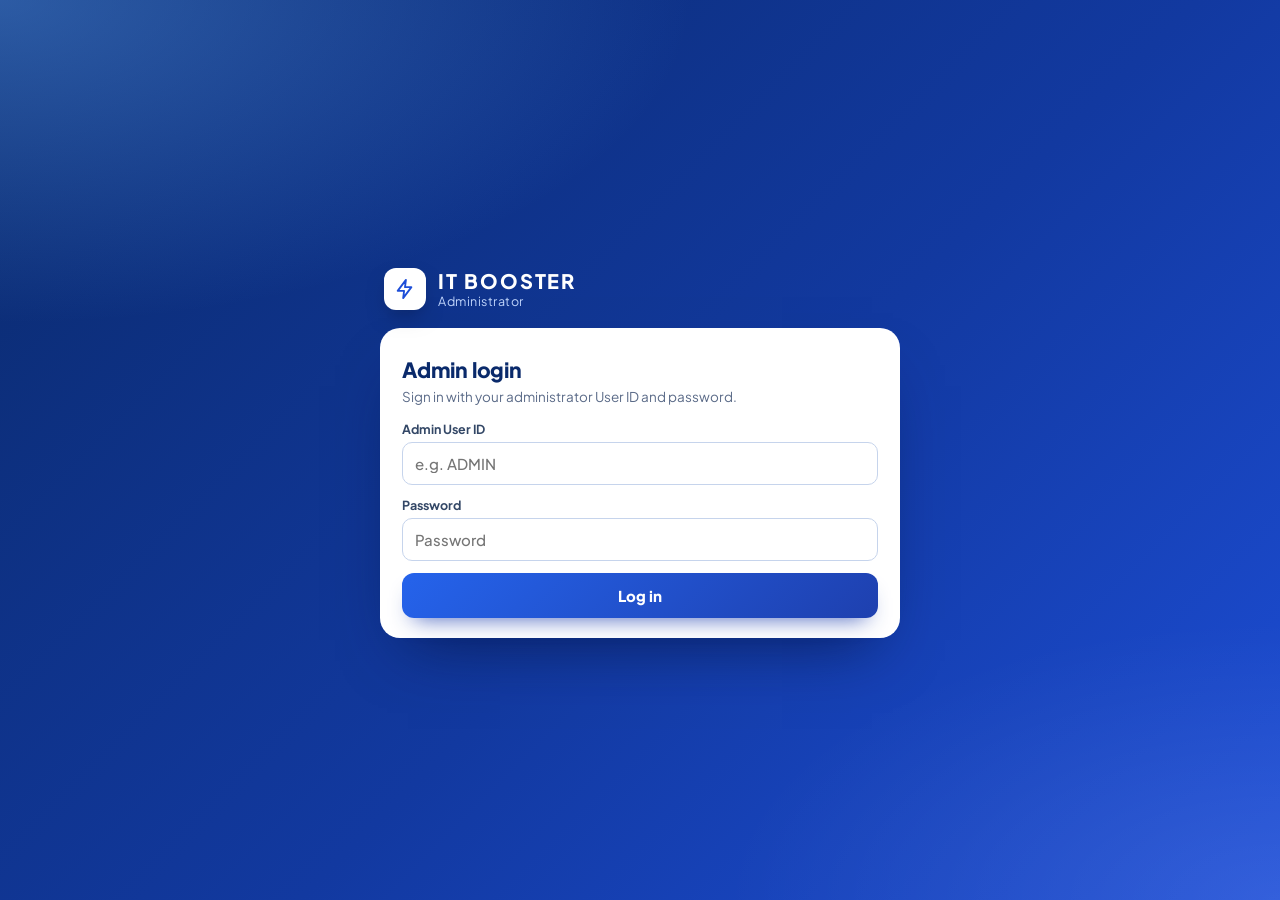
==== admin.html @ bc37720e "Add files via upload" ====
<!DOCTYPE html>
<html lang="en">
<head>
<meta charset="utf-8">
<meta name="viewport" content="width=device-width, initial-scale=1, viewport-fit=cover">
<meta name="robots" content="noindex,nofollow">
<meta name="theme-color" content="#0A2A6B">
<title>IT BOOSTER · Admin</title>
<link rel="preconnect" href="https://fonts.googleapis.com">
<link rel="preconnect" href="https://fonts.gstatic.com" crossorigin>
<link rel="stylesheet" href="https://fonts.googleapis.com/css2?family=Plus+Jakarta+Sans:wght@400;500;600;700;800&display=swap">
<link rel="stylesheet" href="auth.css?v=3">
</head>
<body id="itbAdminPage" class="adm">

<section id="admLogin" class="adm-login">
  <div class="ag-wrap">
    <div class="ag-brand"><span class="ag-logo"><svg viewBox="0 0 24 24" width="22" height="22" fill="none" stroke="currentColor" stroke-width="2" stroke-linecap="round" stroke-linejoin="round"><path d="M13 2 4 14h7l-1 8 9-12h-7z"/></svg></span><div><b>IT BOOSTER</b><small>Administrator</small></div></div>
    <form class="ag-card" id="admForm" novalidate>
      <h2>Admin login</h2><p class="ag-sub">Sign in with your administrator User ID and password.</p>
      <label>Admin User ID<input id="admEmail" type="text" autocomplete="username" autocapitalize="characters" spellcheck="false" placeholder="e.g. ADMIN"></label>
      <label>Password<input id="admPw" type="password" autocomplete="current-password" placeholder="Password"></label>
      <div id="admLoginMsg" class="ag-msg hidden"></div>
      <button class="ag-primary" id="admLoginBtn" type="submit">Log in</button>
    </form>
  </div>
</section>

<div id="admApp" class="hidden">
  <header class="adm-top">
    <div class="adm-brand"><span class="ag-logo"><svg viewBox="0 0 24 24" width="18" height="18" fill="none" stroke="currentColor" stroke-width="2" stroke-linecap="round" stroke-linejoin="round"><path d="M13 2 4 14h7l-1 8 9-12h-7z"/></svg></span><b>IT BOOSTER</b><span class="adm-pill">Admin</span></div>
    <nav class="adm-tabs" id="admTabs">
      <button data-t="apps" class="on">Applications <i id="bdApps" class="adm-badge hidden"></i></button>
      <button data-t="users">Users</button>
      <button data-t="memo">Memo dashboard</button>
      <button data-t="ctrl">App control</button>
    </nav>
    <div class="adm-right"><span id="admWho" class="adm-who"></span><button type="button" id="admOut" class="adm-btn">Log out</button></div>
  </header>

  <main class="adm-main">
    <div id="admMsg" class="ag-msg hidden"></div>

    <section id="tab-apps">
      <div class="adm-kpis" id="kpiApps"></div>
      <div class="adm-bar"><div class="adm-seg" id="appFilter"><button data-f="pending" class="on">Pending</button><button data-f="approved">Approved</button><button data-f="rejected">Rejected</button><button data-f="all">All</button></div>
        <input id="appSearch" class="adm-search" placeholder="Search town, SAP code, name…"><button type="button" class="adm-btn" id="admRefresh">↻ Refresh</button></div>
      <div id="appList"></div>
    </section>

    <section id="tab-users" class="hidden">
      <div class="adm-kpis" id="kpiUsers"></div>
      <div class="adm-bar"><div class="adm-seg" id="userFilter"><button data-f="all" class="on">All</button><button data-f="active">Active</button><button data-f="suspended">Suspended</button></div>
        <input id="userSearch" class="adm-search" placeholder="Search ID, town, name…"></div>
      <div id="userList"></div>
    </section>

    <section id="tab-memo" class="hidden">
      <div class="adm-bar">
        <label class="adm-lbl">From<input type="date" id="mFrom" class="adm-search" style="max-width:160px"></label>
        <label class="adm-lbl">To<input type="date" id="mTo" class="adm-search" style="max-width:160px"></label>
        <div class="adm-seg" id="mQuick"><button data-d="7">7 days</button><button data-d="30" class="on">30 days</button><button data-d="90">90 days</button></div>
        <button class="adm-btn" id="mLoad" type="button">Load</button><button class="adm-btn" id="mCsv" type="button">Export CSV</button>
      </div>
      <p class="sub">Memos processed and skipped by all users, per day (Bangladesh time).</p>
      <div class="adm-kpis" id="kpiMemo"></div>
      <h3 class="adm-h">Day by day</h3><div id="memoDays"></div>
      <h3 class="adm-h" style="margin-top:20px">By user</h3><div id="memoUsers"></div>
    </section>

    <section id="tab-ctrl" class="hidden">
      <div class="adm-card">
        <h3>App control</h3>
        <p class="ag-sub">These switches apply to every user immediately.</p>
        <label class="adm-sw"><input type="checkbox" id="cEnabled"><span><b>App is ON</b><small>Turn off for maintenance. Users are blocked from logging in and from reading data.</small></span></label>
        <label class="adm-sw"><input type="checkbox" id="cReg"><span><b>Registrations open</b><small>When off, nobody can submit a new application.</small></span></label>
        <label class="adm-f">Maintenance message<input id="cMsg" placeholder="Shown when the app is OFF"></label>
        <label class="adm-f">Announcement banner<input id="cAnn" placeholder="Shown to logged-in users (leave empty for none)"></label>
        <button class="ag-primary adm-save" id="cSave" type="button">Save changes</button>
        <div id="cMsgOut" class="ag-msg hidden"></div>
      </div>
    </section>
  </main>
</div>

<script src="config.js?v=20261019b"></script>
<script src="auth.js?v=5"></script>
<script src="admin.js?v=2"></script>
</body>
</html>
---- auth.css ----
/* =============================================================================
 *  IT BOOSTER — login / register screen + admin panel  (blue & white)
 * ============================================================================= */
.hidden{display:none!important}
/* ---- locked state: only the login screen is visible ---- */
body.itb-locked{overflow:hidden}
body.itb-locked>*:not(#itbGate){display:none!important}
body.itb-restoring #itbGate{opacity:0;pointer-events:none}

#itbGate,.adm-login{position:fixed;inset:0;z-index:2000;overflow:auto;display:flex;justify-content:center;align-items:flex-start;
  background:radial-gradient(90% 60% at 0% 0%,rgba(96,165,250,.40),transparent 60%),radial-gradient(70% 50% at 100% 100%,rgba(255,255,255,.10),transparent 62%),linear-gradient(135deg,#0A2A6B 0%,#1239A0 55%,#1D4ED8 100%);
  font-family:'Plus Jakarta Sans',system-ui,-apple-system,'Segoe UI',Roboto,sans-serif;padding:max(24px,env(safe-area-inset-top)) 16px max(24px,env(safe-area-inset-bottom))}
.adm-login{z-index:1}
.ag-wrap{width:100%;max-width:520px;margin:auto}
.ag-brand{display:flex;align-items:center;gap:12px;color:#fff;margin:6px 4px 18px}
.ag-brand b{display:block;font-size:20px;font-weight:800;letter-spacing:.09em}
.ag-brand small{display:block;color:#BFD4FB;font-size:12.5px;letter-spacing:.04em}
.ag-logo{width:42px;height:42px;border-radius:12px;background:#fff;color:#1D4ED8;display:inline-flex;align-items:center;justify-content:center;box-shadow:0 10px 24px -10px rgba(0,0,0,.5);flex:none}
.ag-card{background:#fff;border-radius:20px;padding:22px 22px 20px;box-shadow:0 30px 60px -28px rgba(5,20,70,.75);color:#0F1F3D}
.ag-card h2{margin:6px 0 4px;font-size:21px;font-weight:800;color:#0A2A6B;letter-spacing:-.01em}
.ag-sub{margin:0 0 14px;color:#5B6B88;font-size:13.5px;line-height:1.5}
.ag-tabs{display:flex;gap:4px;background:#EAF1FF;border-radius:12px;padding:4px;margin-bottom:12px}
.ag-tabs button{flex:1;border:none;background:transparent;font:inherit;font-weight:700;font-size:13px;color:#5B6B88;padding:9px 6px;border-radius:9px;cursor:pointer}
.ag-tabs button.on{background:#fff;color:#1E40AF;box-shadow:0 1px 4px rgba(10,42,107,.18)}
.ag-card label,.adm-form label,.adm-f{display:block;font-size:12.5px;font-weight:700;color:#334766;margin:0 0 12px}
.ag-card input,.adm-form input,.adm-f input,.adm-search{display:block;width:100%;box-sizing:border-box;margin-top:5px;font:inherit;font-size:15px;font-weight:500;color:#0F1F3D;background:#fff;border:1px solid #C6D4EC;border-radius:10px;padding:11px 12px;outline:none;transition:border-color .15s,box-shadow .15s}
.ag-card input:focus,.adm-form input:focus,.adm-f input:focus,.adm-search:focus{border-color:#2563EB;box-shadow:0 0 0 3px rgba(37,99,235,.16)}
.ag-grid{display:grid;grid-template-columns:1fr 1fr;gap:0 12px}
.ag-grid .full{grid-column:1/-1}
.ag-pw{display:flex;align-items:center;gap:6px;position:relative}
.ag-pw input{margin-top:5px}
.ag-pw button{flex:none;margin-top:5px;border:1px solid #C6D4EC;background:#F3F8FF;color:#1E40AF;font:inherit;font-weight:700;font-size:12.5px;border-radius:10px;padding:11px 12px;cursor:pointer}
.ag-primary{display:inline-flex;align-items:center;justify-content:center;width:100%;border:none;cursor:pointer;font:inherit;font-weight:800;font-size:15px;color:#fff;background:linear-gradient(135deg,#2563EB,#1E40AF);border-radius:12px;padding:13px 16px;box-shadow:0 12px 22px -12px rgba(30,64,175,.85);transition:filter .15s,transform .05s}
.ag-primary:hover:not(:disabled){filter:brightness(1.08)}.ag-primary:active:not(:disabled){transform:translateY(1px)}
.ag-primary:disabled{opacity:.6;cursor:wait}
.ag-foot{text-align:center;margin:14px 0 0;font-size:13px;color:#5B6B88}
.ag-foot a,.ag-card a{color:#1D4ED8;font-weight:700;text-decoration:none}
.ag-copy{text-align:center;color:#9DB8EE;font-size:12px;margin:16px 0 4px}
.ag-msg{border-radius:10px;padding:10px 12px;margin:0 0 12px;font-size:13.5px;line-height:1.45;border:1px solid transparent}
.ag-msg.error{background:#FEF2F2;color:#B91C1C;border-color:#FECACA}
.ag-msg.ok{background:#ECFDF5;color:#047857;border-color:#A7F3D0}
.ag-msg.warn{background:#FFFBEB;color:#92400E;border-color:#FDE68A}
.ag-msg code{background:rgba(0,0,0,.06);padding:1px 5px;border-radius:4px}
.ag-done{text-align:center;padding:6px 0 2px}
.ag-tick{display:inline-flex;width:54px;height:54px;border-radius:50%;background:#ECFDF5;color:#059669;align-items:center;justify-content:center;margin-bottom:4px}
.ag-ref{background:#F3F8FF;border:1px dashed #9DB8EE;border-radius:12px;padding:10px 12px;margin:10px 0;display:flex;flex-wrap:wrap;align-items:center;justify-content:center;gap:6px 10px}
.ag-ref small{flex-basis:100%;color:#5B6B88;font-weight:600}
.ag-ref code{font-size:15px;font-weight:800;color:#0A2A6B;word-break:break-all}
.ag-ref button{border:1px solid #C6D4EC;background:#fff;border-radius:8px;font:inherit;font-weight:700;font-size:12px;color:#1E40AF;padding:5px 10px;cursor:pointer}
@media(max-width:560px){.ag-grid{grid-template-columns:1fr}.ag-card{padding:18px 16px}}

/* ---- announcement banner inside the app ---- */
#itbNotice{position:fixed;left:50%;transform:translateX(-50%);bottom:16px;z-index:900;max-width:min(92vw,640px);display:flex;gap:12px;align-items:center;background:#0A2A6B;color:#fff;border-radius:12px;padding:10px 14px;font-size:13.5px;box-shadow:0 14px 30px -14px rgba(5,20,70,.7)}
#itbNotice button{border:none;background:rgba(255,255,255,.16);color:#fff;border-radius:8px;cursor:pointer;padding:3px 8px}

/* =============================================================================
 *  ADMIN PANEL
 * ============================================================================= */
body.adm{margin:0;background:#F3F7FD;color:#0F1F3D;font-family:'Plus Jakarta Sans',system-ui,-apple-system,'Segoe UI',Roboto,sans-serif;font-size:14px}
.adm-top{position:sticky;top:0;z-index:20;display:flex;align-items:center;gap:16px;flex-wrap:wrap;background:linear-gradient(135deg,#0A2A6B,#1239A0);color:#fff;padding:10px 20px;box-shadow:0 6px 20px -12px rgba(10,42,107,.6)}
.adm-brand{display:flex;align-items:center;gap:10px;font-size:16px;letter-spacing:.07em}
.adm-brand .ag-logo{width:32px;height:32px;border-radius:9px}
.adm-pill{background:rgba(255,255,255,.18);border-radius:999px;font-size:11px;font-weight:700;letter-spacing:.05em;padding:2px 9px}
.adm-tabs{display:flex;gap:4px;flex:1}
.adm-tabs button{border:none;background:transparent;color:#C5D5F5;font:inherit;font-weight:700;padding:9px 14px;border-radius:10px;cursor:pointer}
.adm-tabs button:hover{background:rgba(255,255,255,.10);color:#fff}
.adm-tabs button.on{background:#fff;color:#1E40AF}
.adm-badge{font-style:normal;background:#EF4444;color:#fff;border-radius:999px;font-size:11px;padding:0 7px;margin-left:4px}
.adm-right{display:flex;align-items:center;gap:10px}
.adm-who{color:#BFD4FB;font-size:12.5px}
.adm-btn{border:1px solid #C6D4EC;background:#fff;color:#1E40AF;font:inherit;font-weight:700;font-size:13px;border-radius:9px;padding:7px 12px;cursor:pointer}
.adm-btn:hover{background:#F3F8FF;border-color:#2563EB}
.adm-btn.danger{color:#B91C1C;border-color:#FECACA}.adm-btn.danger:hover{background:#FEF2F2;border-color:#EF4444}
.adm-top .adm-btn{background:rgba(255,255,255,.12);color:#fff;border-color:rgba(255,255,255,.25)}
.adm-main{max-width:1180px;margin:0 auto;padding:20px 16px 60px}
.adm-kpis{display:grid;grid-template-columns:repeat(auto-fit,minmax(150px,1fr));gap:12px;margin-bottom:16px}
.adm-kpi{background:#fff;border:1px solid #DCE6F5;border-left:4px solid #2563EB;border-radius:14px;padding:12px 14px}
.adm-kpi small{display:block;color:#5B6B88;font-weight:700;font-size:11.5px;letter-spacing:.05em;text-transform:uppercase}
.adm-kpi b{font-size:26px;color:#0A2A6B}
.adm-kpi.warn{border-left-color:#F59E0B}.adm-kpi.ok{border-left-color:#10B981}.adm-kpi.bad{border-left-color:#EF4444}
.adm-bar{display:flex;flex-wrap:wrap;gap:10px;align-items:center;margin-bottom:14px}
.adm-seg{display:flex;background:#E3EDFE;border-radius:11px;padding:3px;gap:2px}
.adm-seg button{border:none;background:transparent;font:inherit;font-weight:700;font-size:13px;color:#4B5E80;padding:7px 13px;border-radius:8px;cursor:pointer}
.adm-seg button.on{background:#fff;color:#1E40AF;box-shadow:0 1px 3px rgba(10,42,107,.2)}
.adm-search{max-width:300px;margin:0;flex:1;min-width:180px;font-size:14px;padding:9px 12px}
.adm-item,.adm-card{background:#fff;border:1px solid #DCE6F5;border-radius:16px;padding:16px 18px;margin-bottom:12px;box-shadow:0 8px 24px -20px rgba(10,42,107,.45)}
.adm-card{max-width:620px}
.adm-card h3{margin:0 0 4px;color:#0A2A6B;font-size:18px}
.adm-item-h{display:flex;justify-content:space-between;gap:10px;align-items:flex-start}
.adm-muted{color:#6B7A97;font-size:12.5px;font-weight:500}
.adm-fields{display:grid;grid-template-columns:repeat(auto-fit,minmax(190px,1fr));gap:10px 16px;margin:12px 0 4px}
.adm-fields span{font-size:13.5px;word-break:break-word}.adm-fields small{display:block;color:#6B7A97;font-weight:700;font-size:10.5px;letter-spacing:.06em;text-transform:uppercase}
.adm-act,.adm-form-b{display:flex;gap:8px;flex-wrap:wrap;margin-top:12px}
.adm-act .ag-primary,.adm-form-b .ag-primary{width:auto;padding:9px 16px;font-size:13.5px}
.adm-form{background:#F3F8FF;border:1px solid #D3E2FC;border-radius:12px;padding:14px;margin-top:12px;display:grid;grid-template-columns:repeat(auto-fit,minmax(200px,1fr));gap:0 14px}
.adm-form .full,.adm-form-b{grid-column:1/-1}
.adm-st{font-size:11px;font-weight:800;letter-spacing:.05em;text-transform:uppercase;border-radius:999px;padding:3px 10px;background:#EAF1FF;color:#1E40AF;white-space:nowrap}
.adm-st.pending,.adm-st.suspended{background:#FEF3C7;color:#92400E}
.adm-st.approved,.adm-st.active{background:#D1FAE5;color:#047857}
.adm-st.rejected{background:#FEE2E2;color:#B91C1C}
.adm-empty{text-align:center;color:#6B7A97;padding:40px 10px;background:#fff;border:1px dashed #C6D4EC;border-radius:14px}
.adm-table{overflow-x:auto;background:#fff;border:1px solid #D3E2FC;border-radius:14px}
.adm-table table{width:100%;border-collapse:collapse;min-width:860px}
.adm-table th{background:#EAF1FF;color:#0A2A6B;text-align:left;font-size:11.5px;letter-spacing:.05em;text-transform:uppercase;padding:10px 12px;border-bottom:2px solid #BFD4FB}
.adm-table td{padding:10px 12px;border-bottom:1px solid #EAF0FA;vertical-align:top}
.adm-table tr:hover td{background:#F7FAFF}
.adm-rowact{white-space:nowrap}.adm-rowact .adm-btn{margin:0 4px 4px 0;font-size:12px;padding:5px 9px}
.adm-sw{display:flex;gap:12px;align-items:flex-start;padding:12px;border:1px solid #DCE6F5;border-radius:12px;margin:10px 0;cursor:pointer}
.adm-sw input{width:18px;height:18px;margin:2px 0 0;accent-color:#2563EB}
.adm-sw span b{display:block;color:#0A2A6B;font-size:14px}.adm-sw span small{color:#5B6B88;font-size:12.5px;font-weight:500}
.adm-save{width:auto;padding:11px 22px;margin-top:6px}
.adm-cred{display:flex;gap:16px;flex-wrap:wrap;justify-content:space-between;align-items:flex-start;background:#ECFDF5;border:1px solid #A7F3D0;border-radius:14px;padding:14px 16px;margin-bottom:14px}
.adm-cred p{margin:2px 0 8px;color:#065F46;font-size:13px}
.adm-cred pre{margin:0;background:#fff;border:1px solid #A7F3D0;border-radius:10px;padding:10px 12px;font:600 13px/1.5 Consolas,monospace;color:#0F1F3D;white-space:pre-wrap;word-break:break-all}
.adm-cred-b{display:flex;flex-direction:column;gap:8px;min-width:150px}.adm-cred-b .ag-primary{padding:9px 14px;font-size:13.5px}
@media(max-width:700px){.adm-top{padding:10px 12px}.adm-tabs{order:3;flex-basis:100%;overflow-x:auto}.adm-who{display:none}}

/* ---- Memo Skipper shortcut on the login screen ---- */
.ag-memo{display:flex;align-items:center;justify-content:center;gap:8px;margin-top:14px;padding:12px 16px;border-radius:14px;text-decoration:none;font-weight:800;font-size:14px;
  color:#fff;background:rgba(255,255,255,.14);border:1px solid rgba(255,255,255,.35);transition:.15s}
.ag-memo small{font-weight:600;color:#CFE0FF}
.ag-memo:hover{background:rgba(255,255,255,.24)}

/* ---- access-ending warning ---- */
#itbExpiry{position:fixed;left:50%;transform:translateX(-50%);bottom:70px;z-index:900;max-width:min(92vw,640px);display:flex;gap:12px;align-items:center;background:#FEF3C7;color:#92400E;border:1px solid #FCD34D;border-radius:12px;padding:10px 14px;font-size:13.5px;font-weight:600;box-shadow:0 14px 30px -14px rgba(120,53,15,.5)}
#itbExpiry button{border:none;background:rgba(0,0,0,.08);color:#92400E;border-radius:8px;cursor:pointer;padding:3px 8px}

/* ---- admin: expiry + memo dashboard ---- */
.adm-presets{grid-column:1/-1;display:flex;gap:8px;flex-wrap:wrap;align-items:center;margin:2px 0 8px}
.adm-presets small{color:#5B6B88;font-weight:600}
.adm-presets .adm-btn{padding:5px 10px;font-size:12px}
.adm-lbl{display:flex;flex-direction:column;gap:3px;font-size:12px;font-weight:700;color:#334766}
.adm-lbl .adm-search{margin:0}
.adm-h{font-size:15px;color:#0A2A6B;margin:6px 0 8px}
.adm-bar-c{position:relative;min-width:110px;height:24px;background:#EAF1FF;border-radius:7px;overflow:hidden}
.adm-bar-c i{position:absolute;inset:0 auto 0 0;background:linear-gradient(90deg,#FCA5A5,#EF4444)}
.adm-bar-c span{position:relative;z-index:1;padding:0 8px;line-height:24px;font-weight:800;color:#7F1D1D}
.adm-rowact{white-space:normal!important}
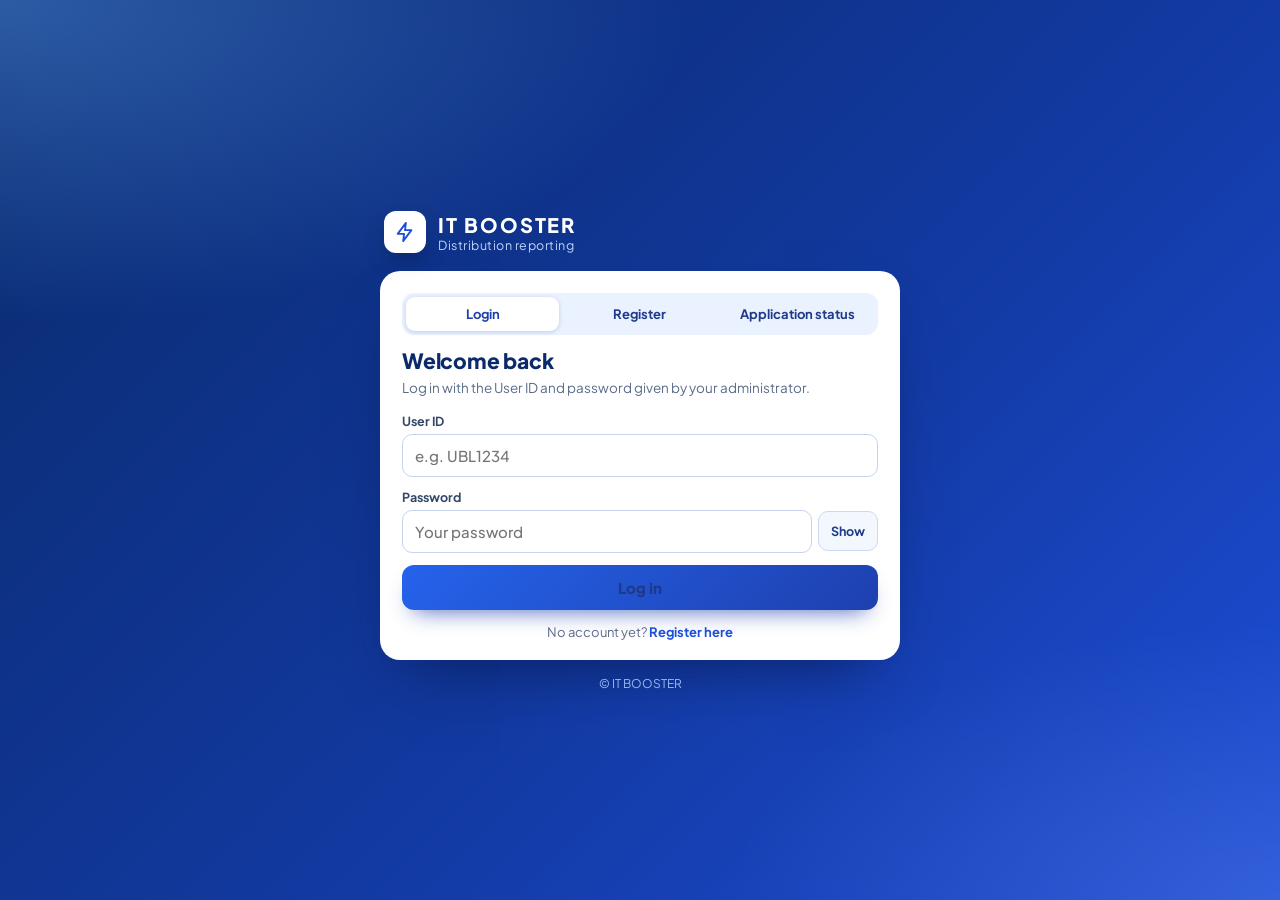
==== commit 84742685: "Add files via upload" ====
--- a/admin.html
+++ b/admin.html
@@ -13,18 +13,7 @@
 </head>
 <body id="itbAdminPage" class="adm">
 
-<section id="admLogin" class="adm-login">
-  <div class="ag-wrap">
-    <div class="ag-brand"><span class="ag-logo"><svg viewBox="0 0 24 24" width="22" height="22" fill="none" stroke="currentColor" stroke-width="2" stroke-linecap="round" stroke-linejoin="round"><path d="M13 2 4 14h7l-1 8 9-12h-7z"/></svg></span><div><b>IT BOOSTER</b><small>Administrator</small></div></div>
-    <form class="ag-card" id="admForm" novalidate>
-      <h2>Admin login</h2><p class="ag-sub">Sign in with your administrator User ID and password.</p>
-      <label>Admin User ID<input id="admEmail" type="text" autocomplete="username" autocapitalize="characters" spellcheck="false" placeholder="e.g. ADMIN"></label>
-      <label>Password<input id="admPw" type="password" autocomplete="current-password" placeholder="Password"></label>
-      <div id="admLoginMsg" class="ag-msg hidden"></div>
-      <button class="ag-primary" id="admLoginBtn" type="submit">Log in</button>
-    </form>
-  </div>
-</section>
+<section id="admWait" class="adm-login"><div class="ag-wrap"><div class="ag-card" style="text-align:center"><h2>Checking your login…</h2><p class="ag-sub">You will be taken to the login page if needed.</p></div></div></section>
 
 <div id="admApp" class="hidden">
   <header class="adm-top">
@@ -35,7 +24,7 @@
       <button data-t="memo">Memo dashboard</button>
       <button data-t="ctrl">App control</button>
     </nav>
-    <div class="adm-right"><span id="admWho" class="adm-who"></span><button type="button" id="admOut" class="adm-btn">Log out</button></div>
+    <div class="adm-right"><a class="adm-btn" href="index.html?app=1" style="text-decoration:none">Open IT BOOSTER app</a><span id="admWho" class="adm-who"></span><button type="button" id="admOut" class="adm-btn">Log out</button></div>
   </header>
 
   <main class="adm-main">
@@ -84,7 +73,7 @@
 </div>
 
 <script src="config.js?v=20261019b"></script>
-<script src="auth.js?v=5"></script>
-<script src="admin.js?v=2"></script>
+<script src="auth.js?v=7"></script>
+<script src="admin.js?v=3"></script>
 </body>
 </html>
